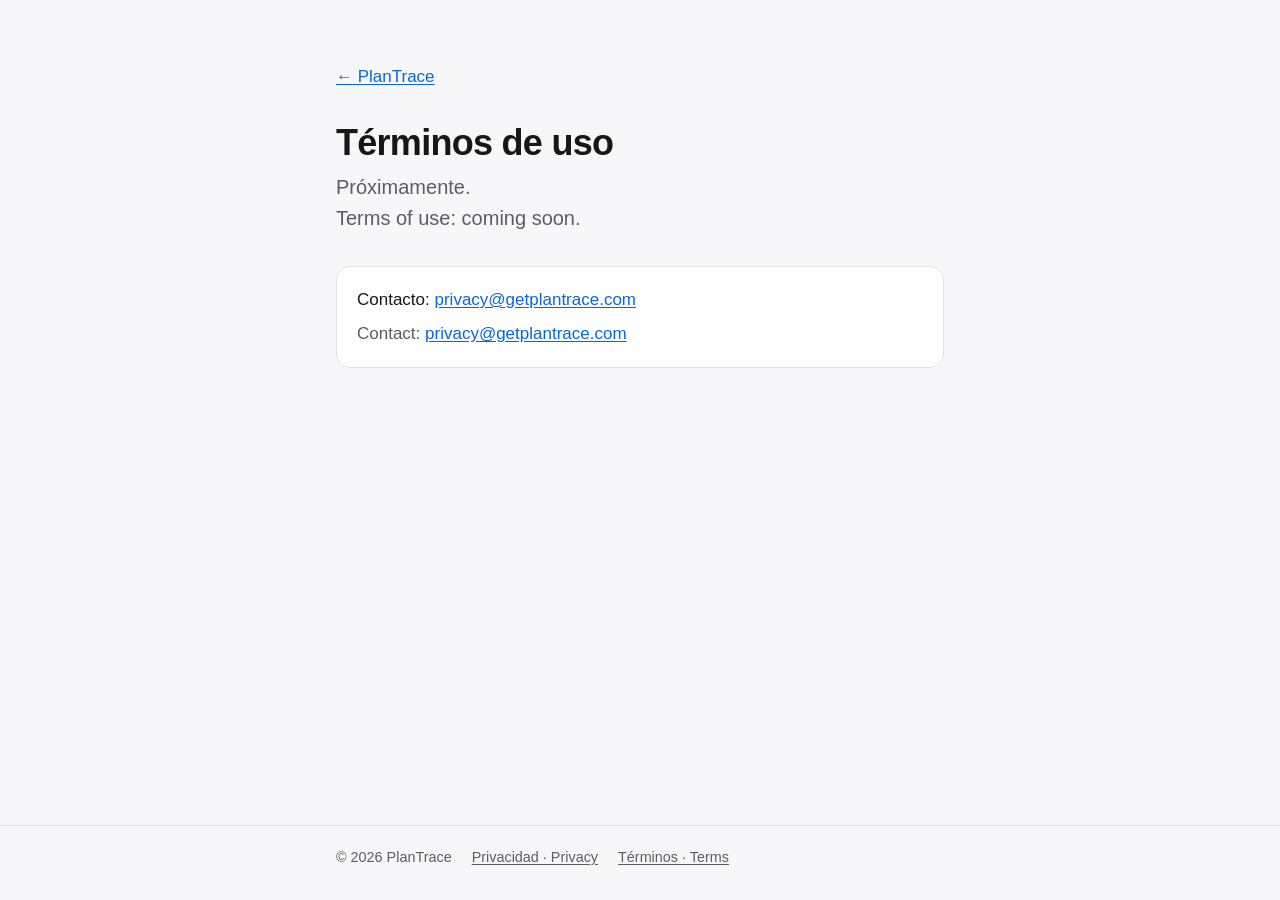
==== terms/index.html @ e079f3be "A minimal site for the alpha: home page, and privacy and terms coming soon Static HTML for GitHub Pa" ====
<!doctype html>
<html lang="es">
<head>
  <meta charset="utf-8">
  <meta name="viewport" content="width=device-width, initial-scale=1">
  <title>Términos de uso · PlanTrace</title>
  <meta name="robots" content="noindex">
  <link rel="icon" href="/icon.svg" type="image/svg+xml">
  <link rel="stylesheet" href="/style.css">
</head>
<body>
  <main>
    <a class="back" href="/">← PlanTrace</a>
    <h1>Términos de uso</h1>
    <p class="lead">Próximamente.<br><span class="en" lang="en">Terms of use: coming soon.</span></p>
    <div class="card">
      <p>Contacto: <a href="mailto:privacy@getplantrace.com">privacy@getplantrace.com</a></p>
      <p class="en" lang="en">Contact: <a href="mailto:privacy@getplantrace.com">privacy@getplantrace.com</a></p>
    </div>
  </main>
  <footer>
    <div>
      <span>© 2026 PlanTrace</span>
      <a href="/privacy/">Privacidad · Privacy</a>
      <a href="/terms/">Términos · Terms</a>
    </div>
  </footer>
</body>
</html>
---- style.css ----
/* getplantrace.com: one stylesheet, system fonts only, no external requests. */
:root {
  color-scheme: light dark;
  --bg: #f7f7f9;
  --surface: #ffffff;
  --text: #171717;
  --muted: #5c5c66;
  --line: #e2e2e8;
  --link: #0a66d8;
  --mark-bg: #171717;
  --mark-fg: #f7f7f9;
}

@media (prefers-color-scheme: dark) {
  :root {
    --bg: #101010;
    --surface: #171717;
    --text: #f7f7f9;
    --muted: #a3a3ad;
    --line: #2a2a2e;
    --link: #5ea2ff;
  }
  .mark { box-shadow: inset 0 0 0 1px #2a2a2e; }
}

* { box-sizing: border-box; }

html { -webkit-text-size-adjust: 100%; }

body {
  margin: 0;
  background: var(--bg);
  color: var(--text);
  font: 17px/1.55 -apple-system, BlinkMacSystemFont, "SF Pro Text", "Segoe UI", Roboto, "Helvetica Neue", Arial, sans-serif;
  min-height: 100vh;
  display: flex;
  flex-direction: column;
}

a { color: var(--link); text-underline-offset: 2px; }

main {
  flex: 1;
  width: 100%;
  max-width: 640px;
  margin: 0 auto;
  padding: 64px 16px 48px;
}

.mark {
  width: 88px;
  height: 88px;
  border-radius: 20px;
  background: var(--mark-bg);
  display: grid;
  place-items: center;
  margin-bottom: 24px;
}

.mark svg { width: 100%; height: 100%; fill: var(--mark-fg); }

h1 {
  font-size: 2.25rem;
  line-height: 1.15;
  letter-spacing: -0.02em;
  margin: 0 0 8px;
}

h2 {
  font-size: 1.25rem;
  margin: 40px 0 8px;
}

.lead {
  font-size: 1.25rem;
  color: var(--muted);
  margin: 0 0 32px;
}

.card {
  background: var(--surface);
  border: 1px solid var(--line);
  border-radius: 14px;
  padding: 20px;
  margin: 24px 0;
}

.card p { margin: 0; }
.card p + p { margin-top: 8px; }

.en { color: var(--muted); }

.back { display: inline-block; margin-bottom: 32px; }

footer {
  border-top: 1px solid var(--line);
  color: var(--muted);
  font-size: 0.9rem;
}

footer div {
  max-width: 640px;
  margin: 0 auto;
  padding: 20px 16px 32px;
  display: flex;
  flex-wrap: wrap;
  gap: 8px 20px;
}

footer a { color: var(--muted); }
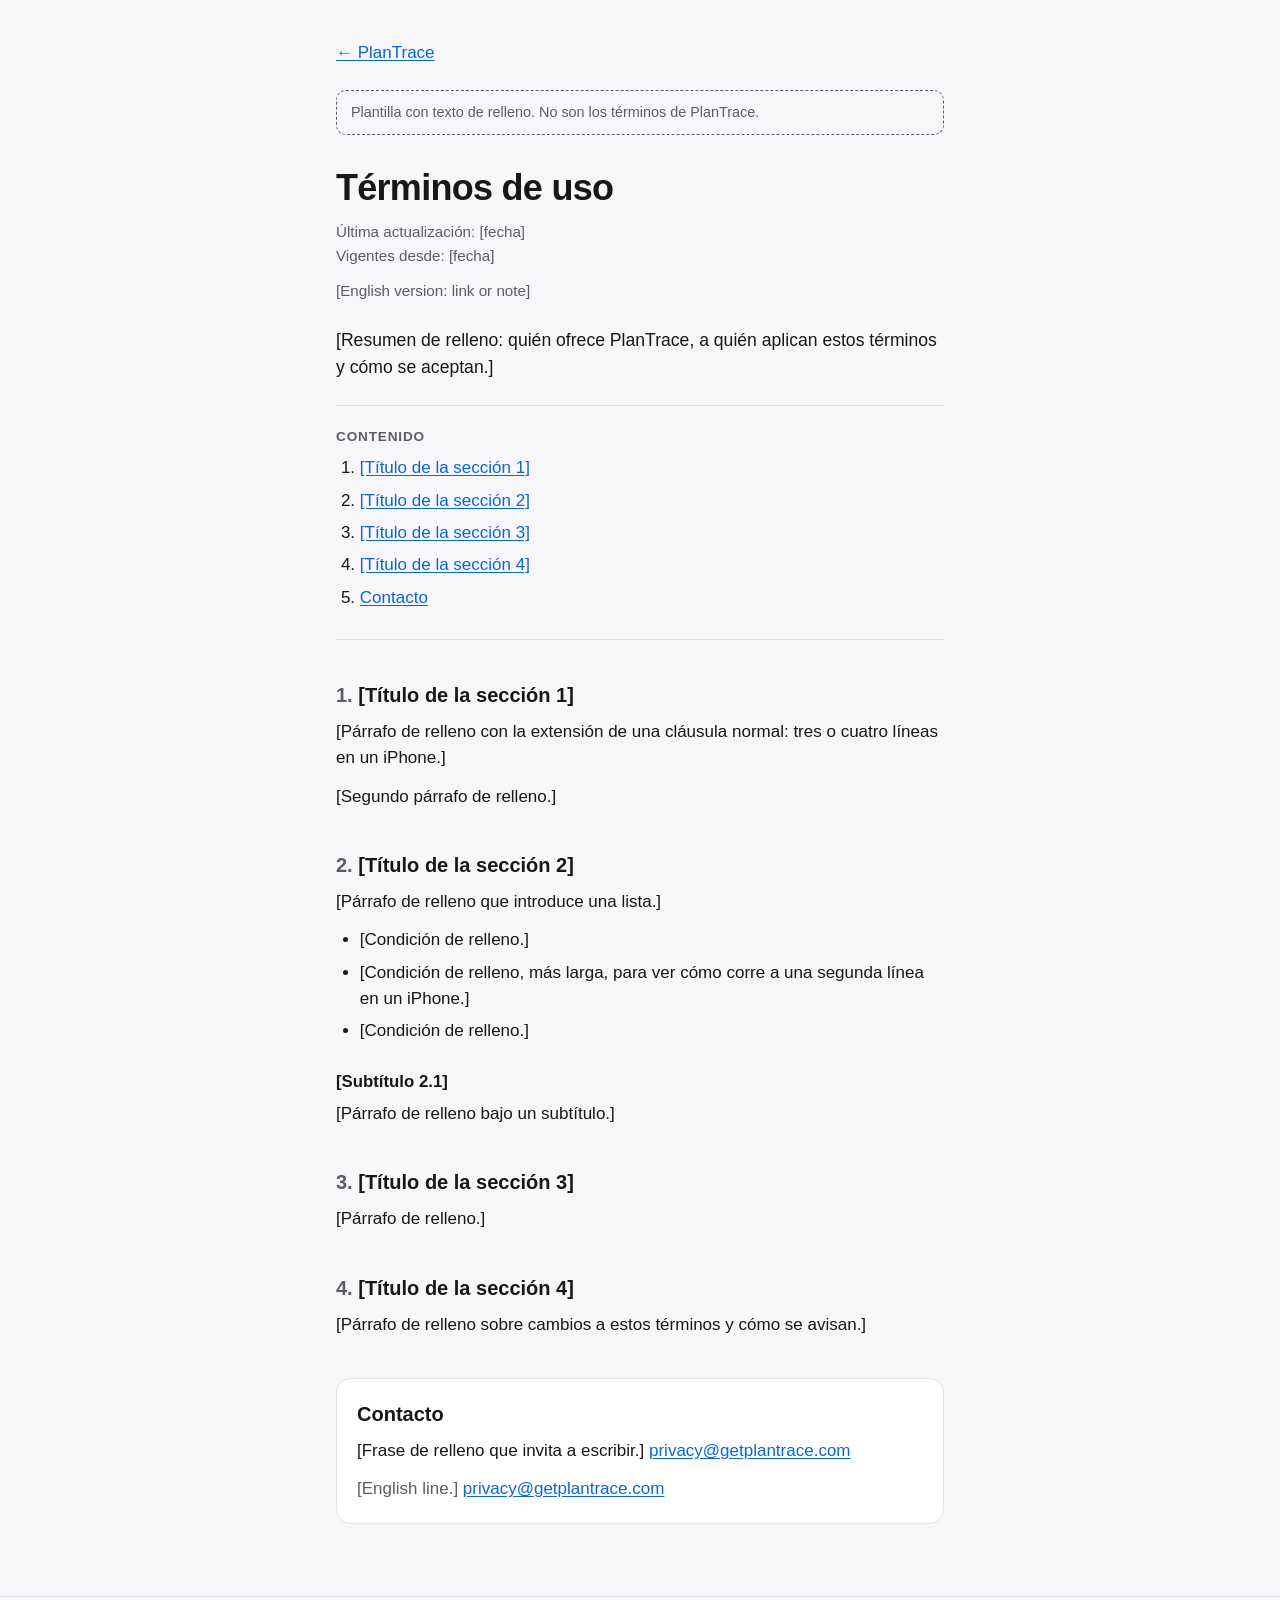
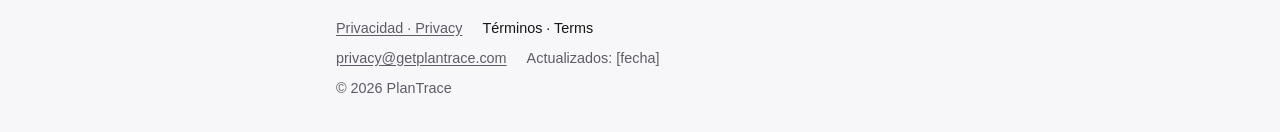
==== commit c75a765d: "Legal pages: a template for /privacy and /terms with placeholder text Header with the last-updated a" ====
--- a/terms/index.html
+++ b/terms/index.html
@@ -9,20 +9,79 @@
   <link rel="stylesheet" href="/style.css">
 </head>
 <body>
-  <main>
+  <!-- TEMPLATE: placeholder text only. Esteban approves the terms before this replaces «Próximamente» on main. -->
+  <main class="doc">
     <a class="back" href="/">← PlanTrace</a>
-    <h1>Términos de uso</h1>
-    <p class="lead">Próximamente.<br><span class="en" lang="en">Terms of use: coming soon.</span></p>
-    <div class="card">
-      <p>Contacto: <a href="mailto:privacy@getplantrace.com">privacy@getplantrace.com</a></p>
-      <p class="en" lang="en">Contact: <a href="mailto:privacy@getplantrace.com">privacy@getplantrace.com</a></p>
-    </div>
+
+    <p class="draft" role="note">Plantilla con texto de relleno. No son los términos de PlanTrace.</p>
+
+    <header class="doc-head">
+      <h1>Términos de uso</h1>
+      <p class="doc-meta">
+        Última actualización: <time datetime="2026-01-01">[fecha]</time><br>
+        Vigentes desde: <time datetime="2026-01-01">[fecha]</time>
+      </p>
+      <p class="doc-lang"><span class="en" lang="en">[English version: link or note]</span></p>
+    </header>
+
+    <p class="lead-doc">[Resumen de relleno: quién ofrece PlanTrace, a quién aplican estos términos y cómo se aceptan.]</p>
+
+    <nav class="toc" aria-label="Contenido">
+      <h2>Contenido</h2>
+      <ol>
+        <li><a href="#s1">[Título de la sección 1]</a></li>
+        <li><a href="#s2">[Título de la sección 2]</a></li>
+        <li><a href="#s3">[Título de la sección 3]</a></li>
+        <li><a href="#s4">[Título de la sección 4]</a></li>
+        <li><a href="#contacto">Contacto</a></li>
+      </ol>
+    </nav>
+
+    <section id="s1">
+      <h2><span class="num">1.</span> [Título de la sección 1]</h2>
+      <p>[Párrafo de relleno con la extensión de una cláusula normal: tres o cuatro líneas en un iPhone.]</p>
+      <p>[Segundo párrafo de relleno.]</p>
+    </section>
+
+    <section id="s2">
+      <h2><span class="num">2.</span> [Título de la sección 2]</h2>
+      <p>[Párrafo de relleno que introduce una lista.]</p>
+      <ul>
+        <li>[Condición de relleno.]</li>
+        <li>[Condición de relleno, más larga, para ver cómo corre a una segunda línea en un iPhone.]</li>
+        <li>[Condición de relleno.]</li>
+      </ul>
+      <h3>[Subtítulo 2.1]</h3>
+      <p>[Párrafo de relleno bajo un subtítulo.]</p>
+    </section>
+
+    <section id="s3">
+      <h2><span class="num">3.</span> [Título de la sección 3]</h2>
+      <p>[Párrafo de relleno.]</p>
+    </section>
+
+    <section id="s4">
+      <h2><span class="num">4.</span> [Título de la sección 4]</h2>
+      <p>[Párrafo de relleno sobre cambios a estos términos y cómo se avisan.]</p>
+    </section>
+
+    <section id="contacto" class="card contact">
+      <h2>Contacto</h2>
+      <p>[Frase de relleno que invita a escribir.] <a href="mailto:privacy@getplantrace.com">privacy@getplantrace.com</a></p>
+      <p class="en" lang="en">[English line.] <a href="mailto:privacy@getplantrace.com">privacy@getplantrace.com</a></p>
+    </section>
   </main>
   <footer>
     <div>
-      <span>© 2026 PlanTrace</span>
-      <a href="/privacy/">Privacidad · Privacy</a>
-      <a href="/terms/">Términos · Terms</a>
+      <p class="foot-row">
+        <a href="/privacy/">Privacidad · Privacy</a>
+        <a href="/terms/" aria-current="page">Términos · Terms</a>
+      </p>
+      <p class="foot-row">
+        <a href="mailto:privacy@getplantrace.com">privacy@getplantrace.com</a>
+        <span>Actualizados: <time datetime="2026-01-01">[fecha]</time></span>
+      </p>
+      <p class="foot-row"><span>© 2026 PlanTrace</span></p>
     </div>
   </footer>
 </body>
--- a/style.css
+++ b/style.css
@@ -108,3 +108,102 @@
 }
 
 footer a { color: var(--muted); }
+footer a[aria-current="page"] { color: var(--text); text-decoration: none; }
+
+/* Legal documents: /privacy/ and /terms/. */
+.doc { padding-top: 40px; }
+
+.doc .back { margin-bottom: 24px; }
+
+.draft {
+  margin: 0 0 24px;
+  padding: 10px 14px;
+  border-radius: 10px;
+  border: 1px dashed var(--muted);
+  color: var(--muted);
+  font-size: 0.9rem;
+}
+
+.doc-head { margin: 32px 0 24px; }
+.doc-head h1 { font-size: clamp(1.75rem, 7.5vw, 2.25rem); margin-bottom: 12px; }
+
+.doc-meta,
+.doc-lang {
+  margin: 0;
+  color: var(--muted);
+  font-size: 0.95rem;
+}
+
+.doc-lang { margin-top: 4px; }
+
+.lead-doc { font-size: 1.1rem; margin: 0 0 8px; }
+
+.toc {
+  border-top: 1px solid var(--line);
+  border-bottom: 1px solid var(--line);
+  margin: 24px 0 8px;
+  padding: 4px 0 16px;
+}
+
+.toc h2 {
+  font-size: 0.85rem;
+  text-transform: uppercase;
+  letter-spacing: 0.06em;
+  color: var(--muted);
+  margin: 16px 0 8px;
+}
+
+.toc ol { margin: 0; padding-left: 1.4em; }
+.toc li + li { margin-top: 4px; }
+
+.doc section { scroll-margin-top: 16px; }
+
+.doc h2 .num { color: var(--muted); font-variant-numeric: tabular-nums; }
+
+h3 { font-size: 1.05rem; margin: 24px 0 6px; }
+
+.doc p { margin: 0 0 12px; }
+.doc ul,
+.doc ol { padding-left: 1.4em; margin: 0 0 12px; }
+.doc li + li { margin-top: 6px; }
+
+.table-wrap {
+  overflow-x: auto;
+  margin: 0 0 12px;
+  border: 1px solid var(--line);
+  border-radius: 12px;
+}
+
+table {
+  width: 100%;
+  border-collapse: collapse;
+  font-size: 0.95rem;
+}
+
+th, td {
+  text-align: left;
+  vertical-align: top;
+  padding: 10px 12px;
+  border-bottom: 1px solid var(--line);
+}
+
+th { background: var(--surface); font-weight: 600; }
+tbody tr:last-child td { border-bottom: 0; }
+
+.contact { margin-top: 40px; }
+.contact h2 { margin-top: 0; }
+.doc .contact p:last-child { margin-bottom: 0; }
+
+.foot-row {
+  flex-basis: 100%;
+  display: flex;
+  flex-wrap: wrap;
+  gap: 8px 20px;
+  margin: 0;
+}
+
+@media print {
+  .back, .draft, .toc, footer { display: none; }
+  body { background: #fff; color: #000; }
+  a { color: inherit; }
+}
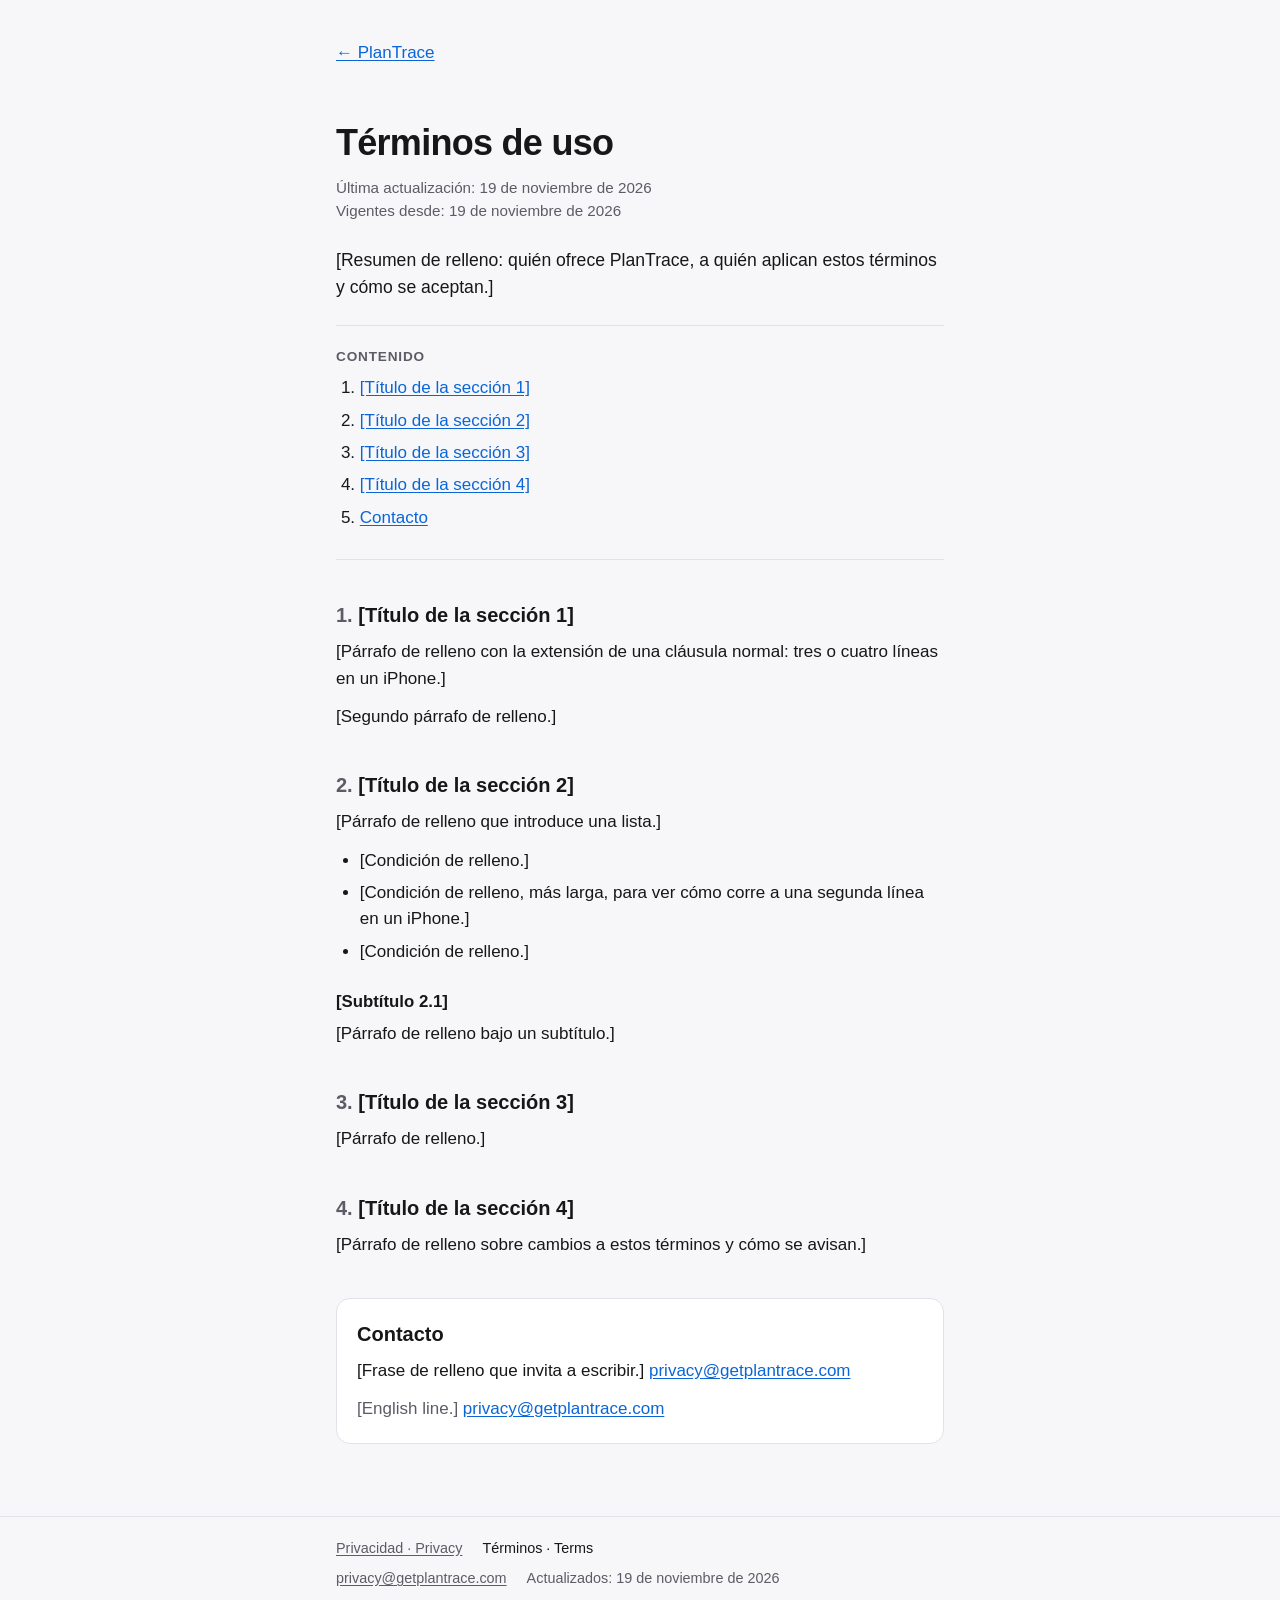
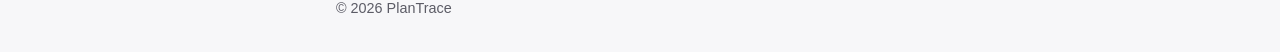
==== commit 7af5eadd: "Legal pages: drop the draft note and noindex, hide the English slot, date 19 Nov 2026 Co-Authored-By" ====
--- a/terms/index.html
+++ b/terms/index.html
@@ -4,7 +4,6 @@
   <meta charset="utf-8">
   <meta name="viewport" content="width=device-width, initial-scale=1">
   <title>Términos de uso · PlanTrace</title>
-  <meta name="robots" content="noindex">
   <link rel="icon" href="/icon.svg" type="image/svg+xml">
   <link rel="stylesheet" href="/style.css">
 </head>
@@ -13,15 +12,13 @@
   <main class="doc">
     <a class="back" href="/">← PlanTrace</a>
 
-    <p class="draft" role="note">Plantilla con texto de relleno. No son los términos de PlanTrace.</p>
 
     <header class="doc-head">
       <h1>Términos de uso</h1>
       <p class="doc-meta">
-        Última actualización: <time datetime="2026-01-01">[fecha]</time><br>
-        Vigentes desde: <time datetime="2026-01-01">[fecha]</time>
+        Última actualización: <time datetime="2026-11-19">19 de noviembre de 2026</time><br>
+        Vigentes desde: <time datetime="2026-11-19">19 de noviembre de 2026</time>
       </p>
-      <p class="doc-lang"><span class="en" lang="en">[English version: link or note]</span></p>
     </header>
 
     <p class="lead-doc">[Resumen de relleno: quién ofrece PlanTrace, a quién aplican estos términos y cómo se aceptan.]</p>
@@ -79,7 +76,7 @@
       </p>
       <p class="foot-row">
         <a href="mailto:privacy@getplantrace.com">privacy@getplantrace.com</a>
-        <span>Actualizados: <time datetime="2026-01-01">[fecha]</time></span>
+        <span>Actualizados: <time datetime="2026-11-19">19 de noviembre de 2026</time></span>
       </p>
       <p class="foot-row"><span>© 2026 PlanTrace</span></p>
     </div>
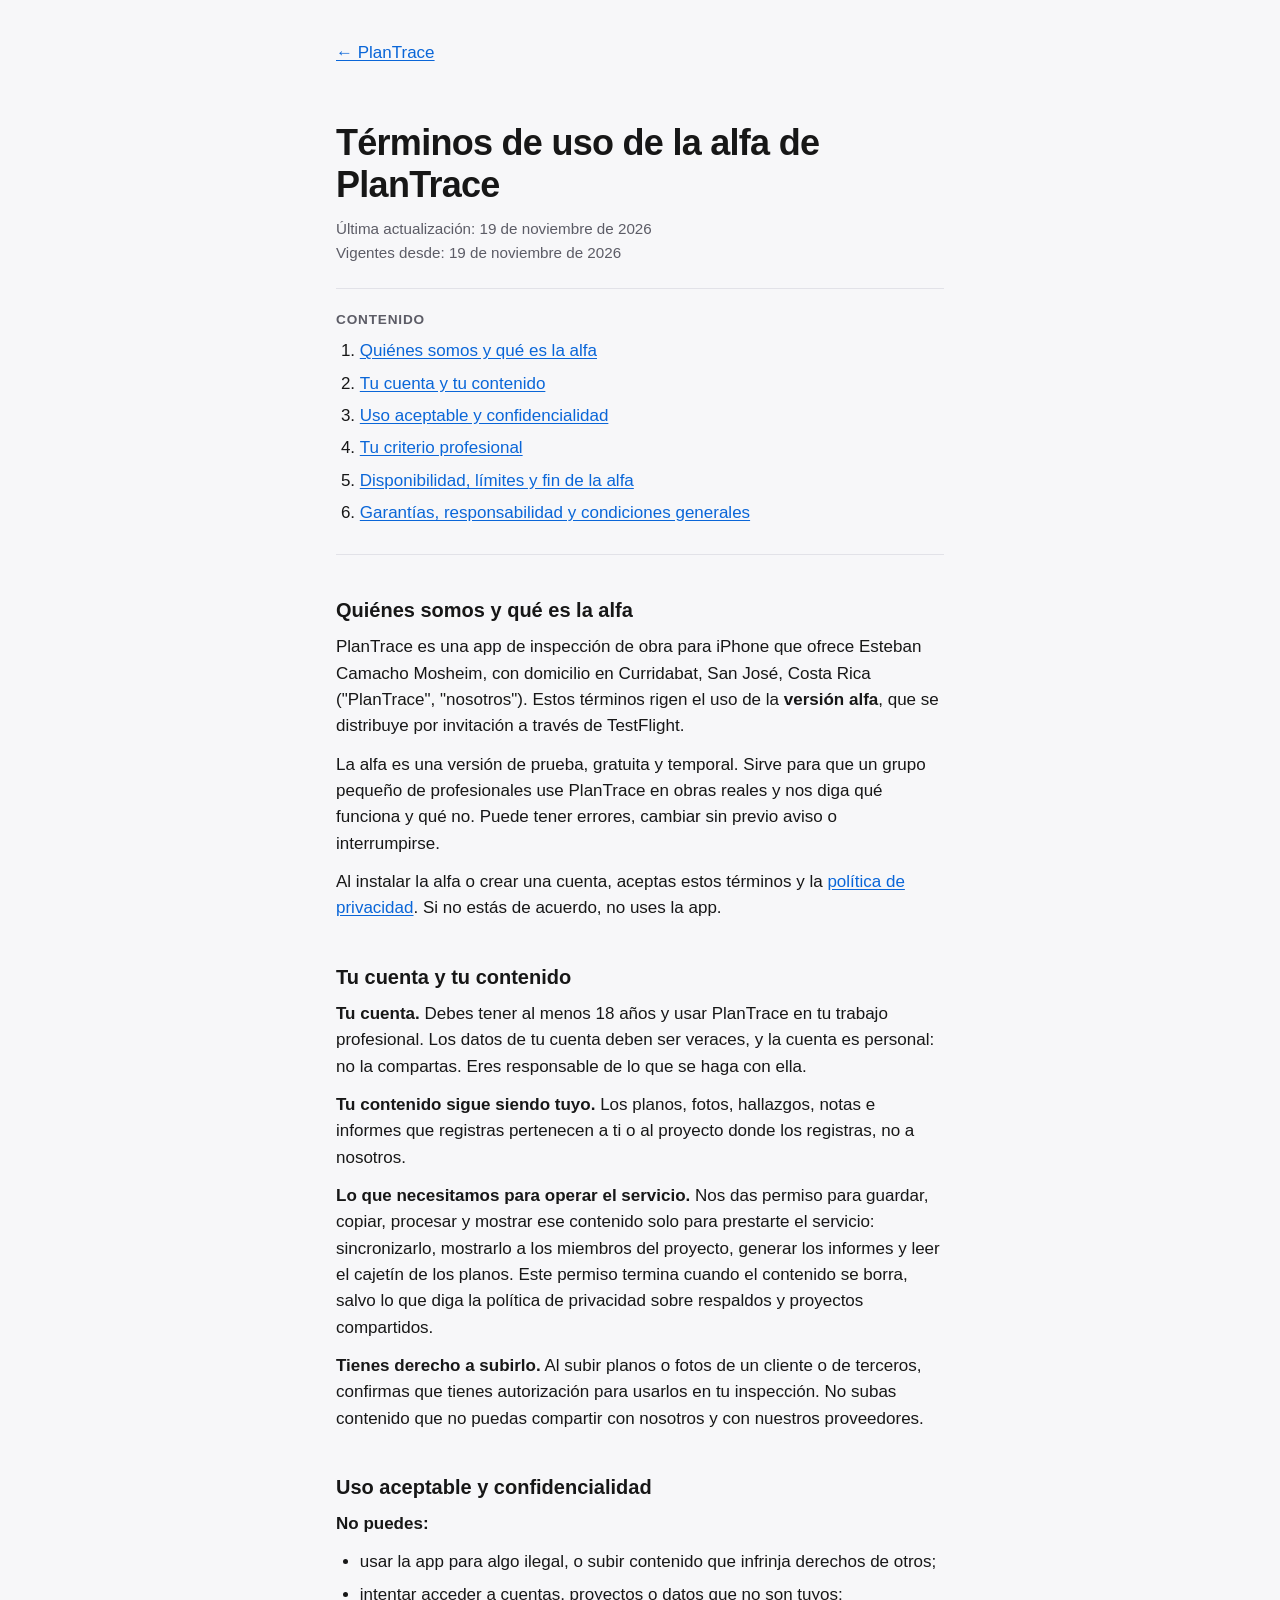
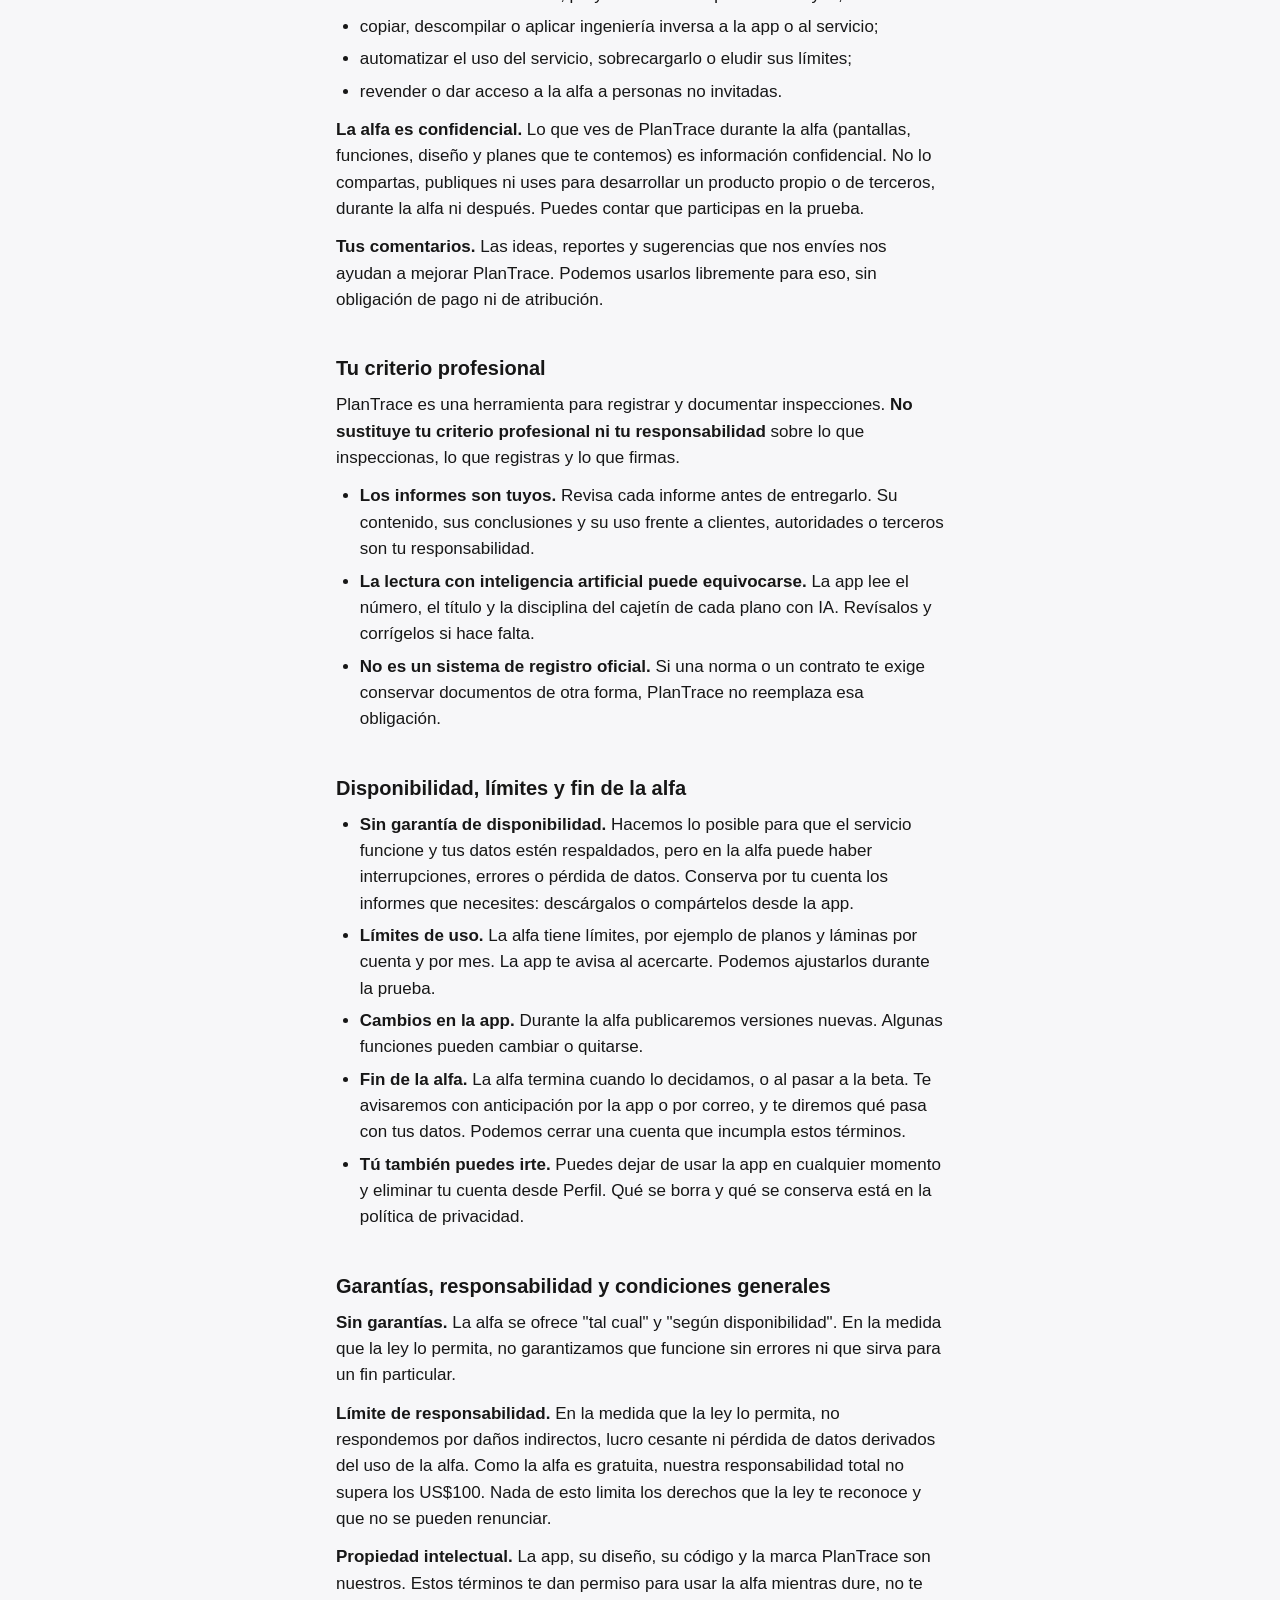
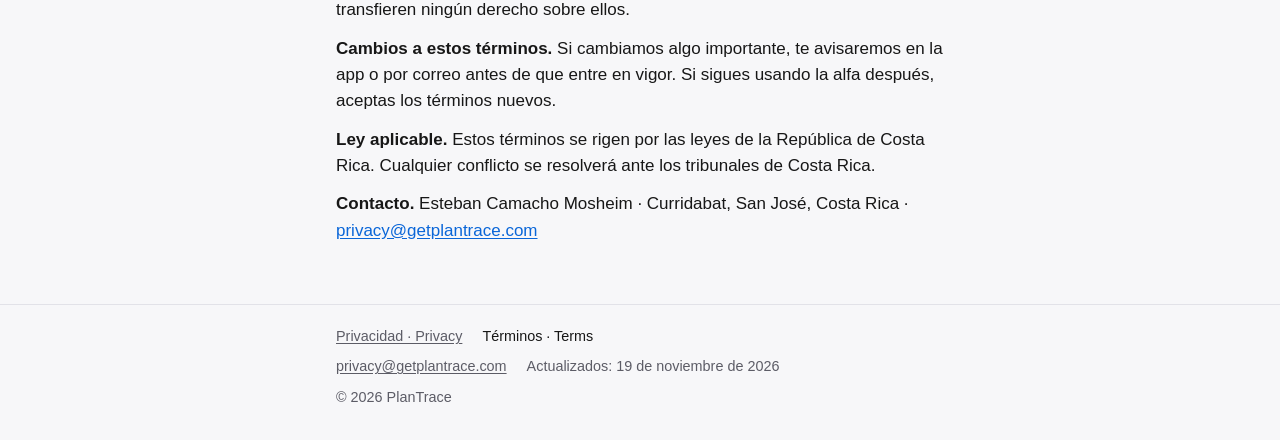
==== commit 843903df: "Merge legal-template: publish /privacy and /terms Co-Authored-By: Claude Opus 5.5 <noreply@anthropic" ====
--- a/terms/index.html
+++ b/terms/index.html
@@ -3,69 +3,87 @@
 <head>
   <meta charset="utf-8">
   <meta name="viewport" content="width=device-width, initial-scale=1">
-  <title>Términos de uso · PlanTrace</title>
+  <title>Términos de uso de la alfa · PlanTrace</title>
   <link rel="icon" href="/icon.svg" type="image/svg+xml">
   <link rel="stylesheet" href="/style.css">
 </head>
 <body>
-  <!-- TEMPLATE: placeholder text only. Esteban approves the terms before this replaces «Próximamente» on main. -->
   <main class="doc">
     <a class="back" href="/">← PlanTrace</a>
 
-
     <header class="doc-head">
-      <h1>Términos de uso</h1>
+      <h1>Términos de uso de la alfa de PlanTrace</h1>
       <p class="doc-meta">
         Última actualización: <time datetime="2026-11-19">19 de noviembre de 2026</time><br>
         Vigentes desde: <time datetime="2026-11-19">19 de noviembre de 2026</time>
       </p>
     </header>
 
-    <p class="lead-doc">[Resumen de relleno: quién ofrece PlanTrace, a quién aplican estos términos y cómo se aceptan.]</p>
-
     <nav class="toc" aria-label="Contenido">
       <h2>Contenido</h2>
       <ol>
-        <li><a href="#s1">[Título de la sección 1]</a></li>
-        <li><a href="#s2">[Título de la sección 2]</a></li>
-        <li><a href="#s3">[Título de la sección 3]</a></li>
-        <li><a href="#s4">[Título de la sección 4]</a></li>
-        <li><a href="#contacto">Contacto</a></li>
+        <li><a href="#quienes-somos-y-que-es-la-alfa">Quiénes somos y qué es la alfa</a></li>
+        <li><a href="#tu-cuenta-y-tu-contenido">Tu cuenta y tu contenido</a></li>
+        <li><a href="#uso-aceptable-y-confidencialidad">Uso aceptable y confidencialidad</a></li>
+        <li><a href="#tu-criterio-profesional">Tu criterio profesional</a></li>
+        <li><a href="#disponibilidad-limites-y-fin-de-la-alfa">Disponibilidad, límites y fin de la alfa</a></li>
+        <li><a href="#garantias-responsabilidad-y-condiciones-generales">Garantías, responsabilidad y condiciones generales</a></li>
       </ol>
     </nav>
 
-    <section id="s1">
-      <h2><span class="num">1.</span> [Título de la sección 1]</h2>
-      <p>[Párrafo de relleno con la extensión de una cláusula normal: tres o cuatro líneas en un iPhone.]</p>
-      <p>[Segundo párrafo de relleno.]</p>
+    <section id="quienes-somos-y-que-es-la-alfa">
+      <h2>Quiénes somos y qué es la alfa</h2>
+      <p>PlanTrace es una app de inspección de obra para iPhone que ofrece Esteban Camacho Mosheim, con domicilio en Curridabat, San José, Costa Rica ("PlanTrace", "nosotros"). Estos términos rigen el uso de la <strong>versión alfa</strong>, que se distribuye por invitación a través de TestFlight.</p>
+      <p>La alfa es una versión de prueba, gratuita y temporal. Sirve para que un grupo pequeño de profesionales use PlanTrace en obras reales y nos diga qué funciona y qué no. Puede tener errores, cambiar sin previo aviso o interrumpirse.</p>
+      <p>Al instalar la alfa o crear una cuenta, aceptas estos términos y la <a href="https://getplantrace.com/privacy">política de privacidad</a>. Si no estás de acuerdo, no uses la app.</p>
     </section>
-
-    <section id="s2">
-      <h2><span class="num">2.</span> [Título de la sección 2]</h2>
-      <p>[Párrafo de relleno que introduce una lista.]</p>
+    <section id="tu-cuenta-y-tu-contenido">
+      <h2>Tu cuenta y tu contenido</h2>
+      <p><strong>Tu cuenta.</strong> Debes tener al menos 18 años y usar PlanTrace en tu trabajo profesional. Los datos de tu cuenta deben ser veraces, y la cuenta es personal: no la compartas. Eres responsable de lo que se haga con ella.</p>
+      <p><strong>Tu contenido sigue siendo tuyo.</strong> Los planos, fotos, hallazgos, notas e informes que registras pertenecen a ti o al proyecto donde los registras, no a nosotros.</p>
+      <p><strong>Lo que necesitamos para operar el servicio.</strong> Nos das permiso para guardar, copiar, procesar y mostrar ese contenido solo para prestarte el servicio: sincronizarlo, mostrarlo a los miembros del proyecto, generar los informes y leer el cajetín de los planos. Este permiso termina cuando el contenido se borra, salvo lo que diga la política de privacidad sobre respaldos y proyectos compartidos.</p>
+      <p><strong>Tienes derecho a subirlo.</strong> Al subir planos o fotos de un cliente o de terceros, confirmas que tienes autorización para usarlos en tu inspección. No subas contenido que no puedas compartir con nosotros y con nuestros proveedores.</p>
+    </section>
+    <section id="uso-aceptable-y-confidencialidad">
+      <h2>Uso aceptable y confidencialidad</h2>
+      <p><strong>No puedes:</strong></p>
       <ul>
-        <li>[Condición de relleno.]</li>
-        <li>[Condición de relleno, más larga, para ver cómo corre a una segunda línea en un iPhone.]</li>
-        <li>[Condición de relleno.]</li>
+        <li>usar la app para algo ilegal, o subir contenido que infrinja derechos de otros;</li>
+        <li>intentar acceder a cuentas, proyectos o datos que no son tuyos;</li>
+        <li>copiar, descompilar o aplicar ingeniería inversa a la app o al servicio;</li>
+        <li>automatizar el uso del servicio, sobrecargarlo o eludir sus límites;</li>
+        <li>revender o dar acceso a la alfa a personas no invitadas.</li>
       </ul>
-      <h3>[Subtítulo 2.1]</h3>
-      <p>[Párrafo de relleno bajo un subtítulo.]</p>
+      <p><strong>La alfa es confidencial.</strong> Lo que ves de PlanTrace durante la alfa (pantallas, funciones, diseño y planes que te contemos) es información confidencial. No lo compartas, publiques ni uses para desarrollar un producto propio o de terceros, durante la alfa ni después. Puedes contar que participas en la prueba.</p>
+      <p><strong>Tus comentarios.</strong> Las ideas, reportes y sugerencias que nos envíes nos ayudan a mejorar PlanTrace. Podemos usarlos libremente para eso, sin obligación de pago ni de atribución.</p>
     </section>
-
-    <section id="s3">
-      <h2><span class="num">3.</span> [Título de la sección 3]</h2>
-      <p>[Párrafo de relleno.]</p>
+    <section id="tu-criterio-profesional">
+      <h2>Tu criterio profesional</h2>
+      <p>PlanTrace es una herramienta para registrar y documentar inspecciones. <strong>No sustituye tu criterio profesional ni tu responsabilidad</strong> sobre lo que inspeccionas, lo que registras y lo que firmas.</p>
+      <ul>
+        <li><strong>Los informes son tuyos.</strong> Revisa cada informe antes de entregarlo. Su contenido, sus conclusiones y su uso frente a clientes, autoridades o terceros son tu responsabilidad.</li>
+        <li><strong>La lectura con inteligencia artificial puede equivocarse.</strong> La app lee el número, el título y la disciplina del cajetín de cada plano con IA. Revísalos y corrígelos si hace falta.</li>
+        <li><strong>No es un sistema de registro oficial.</strong> Si una norma o un contrato te exige conservar documentos de otra forma, PlanTrace no reemplaza esa obligación.</li>
+      </ul>
     </section>
-
-    <section id="s4">
-      <h2><span class="num">4.</span> [Título de la sección 4]</h2>
-      <p>[Párrafo de relleno sobre cambios a estos términos y cómo se avisan.]</p>
+    <section id="disponibilidad-limites-y-fin-de-la-alfa">
+      <h2>Disponibilidad, límites y fin de la alfa</h2>
+      <ul>
+        <li><strong>Sin garantía de disponibilidad.</strong> Hacemos lo posible para que el servicio funcione y tus datos estén respaldados, pero en la alfa puede haber interrupciones, errores o pérdida de datos. Conserva por tu cuenta los informes que necesites: descárgalos o compártelos desde la app.</li>
+        <li><strong>Límites de uso.</strong> La alfa tiene límites, por ejemplo de planos y láminas por cuenta y por mes. La app te avisa al acercarte. Podemos ajustarlos durante la prueba.</li>
+        <li><strong>Cambios en la app.</strong> Durante la alfa publicaremos versiones nuevas. Algunas funciones pueden cambiar o quitarse.</li>
+        <li><strong>Fin de la alfa.</strong> La alfa termina cuando lo decidamos, o al pasar a la beta. Te avisaremos con anticipación por la app o por correo, y te diremos qué pasa con tus datos. Podemos cerrar una cuenta que incumpla estos términos.</li>
+        <li><strong>Tú también puedes irte.</strong> Puedes dejar de usar la app en cualquier momento y eliminar tu cuenta desde Perfil. Qué se borra y qué se conserva está en la política de privacidad.</li>
+      </ul>
     </section>
-
-    <section id="contacto" class="card contact">
-      <h2>Contacto</h2>
-      <p>[Frase de relleno que invita a escribir.] <a href="mailto:privacy@getplantrace.com">privacy@getplantrace.com</a></p>
-      <p class="en" lang="en">[English line.] <a href="mailto:privacy@getplantrace.com">privacy@getplantrace.com</a></p>
+    <section id="garantias-responsabilidad-y-condiciones-generales">
+      <h2>Garantías, responsabilidad y condiciones generales</h2>
+      <p><strong>Sin garantías.</strong> La alfa se ofrece "tal cual" y "según disponibilidad". En la medida que la ley lo permita, no garantizamos que funcione sin errores ni que sirva para un fin particular.</p>
+      <p><strong>Límite de responsabilidad.</strong> En la medida que la ley lo permita, no respondemos por daños indirectos, lucro cesante ni pérdida de datos derivados del uso de la alfa. Como la alfa es gratuita, nuestra responsabilidad total no supera los US$100. Nada de esto limita los derechos que la ley te reconoce y que no se pueden renunciar.</p>
+      <p><strong>Propiedad intelectual.</strong> La app, su diseño, su código y la marca PlanTrace son nuestros. Estos términos te dan permiso para usar la alfa mientras dure, no te transfieren ningún derecho sobre ellos.</p>
+      <p><strong>Cambios a estos términos.</strong> Si cambiamos algo importante, te avisaremos en la app o por correo antes de que entre en vigor. Si sigues usando la alfa después, aceptas los términos nuevos.</p>
+      <p><strong>Ley aplicable.</strong> Estos términos se rigen por las leyes de la República de Costa Rica. Cualquier conflicto se resolverá ante los tribunales de Costa Rica.</p>
+      <p><strong>Contacto.</strong> Esteban Camacho Mosheim · Curridabat, San José, Costa Rica · <a href="mailto:privacy@getplantrace.com">privacy@getplantrace.com</a></p>
     </section>
   </main>
   <footer>
